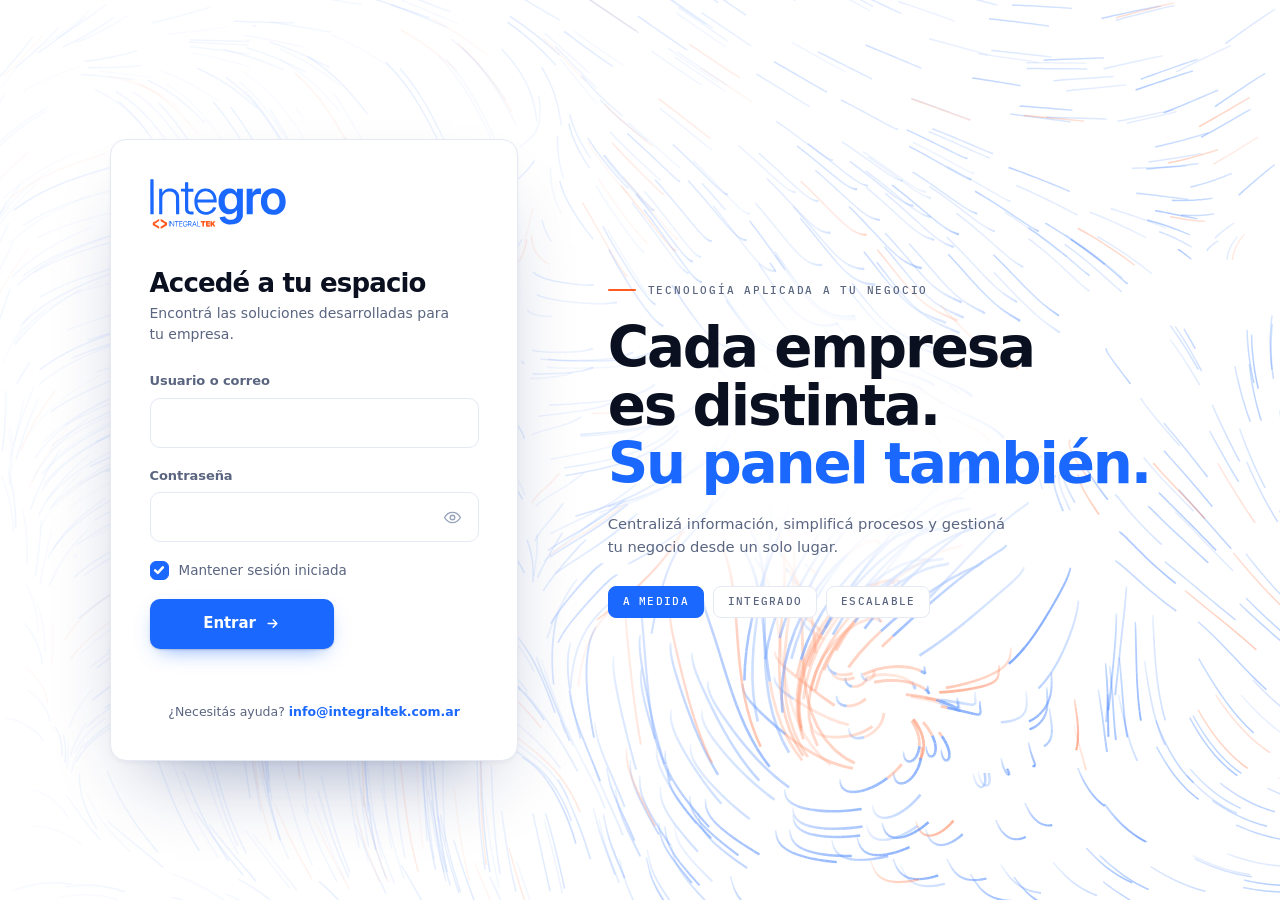
==== index.html @ 1ecfba5d "Panel de gestion v3: version para la reunion del 09/10/2026 (build)" ====
<!DOCTYPE html><html lang="es"><head><meta charSet="utf-8"/><meta name="viewport" content="width=device-width, initial-scale=1"/><link rel="stylesheet" href="https://fonts.googleapis.com/css2?family=Inter:wght@300;400;500;600;700&amp;family=IBM+Plex+Mono:wght@400;500&amp;display=swap" data-precedence="default"/><link rel="stylesheet" href="/assets/styles-3OwbldJL.css" data-precedence="default"/><link rel="stylesheet" href="/assets/index-BonA5RdL.css" data-precedence="default"/><title>Inicio — Integraltek</title><meta name="author" content="Integraltek"/><meta name="description" content="Acceso al escritorio de Integraltek."/><meta property="og:title" content="Inicio — Integraltek"/><meta property="og:description" content="Acceso al escritorio de Integraltek."/><meta property="og:type" content="website"/><meta name="twitter:card" content="summary_large_image"/><link rel="modulepreload" href="/assets/index-XLox0OrA.js"/><link rel="modulepreload" href="/assets/estructura-panel-BKPmyDfz.js"/><link rel="modulepreload" href="/assets/_-DkamMfN1.js"/><link rel="modulepreload" href="/assets/preload-helper-BYmWXvLh.js"/><link rel="modulepreload" href="/assets/tabla-operaciones-CvUPJQYS.js"/><link rel="preconnect" href="https://fonts.googleapis.com"/><link rel="preconnect" href="https://fonts.gstatic.com" crossorigin="anonymous"/><link rel="icon" href="/favicon.ico" type="image/x-icon"/></head><body><section aria-label="Notifications alt+T" tabindex="-1" aria-live="polite" aria-relevant="additions text" aria-atomic="false" data-react-aria-top-layer="true"></section><script data-tsr-stream-part="">(self.$R=self.$R||{})["tsr"]=[];self.$_TSR={h(){this.hydrated=!0,this.c()},e(){this.streamEnded=!0,this.c()},c(){this.hydrated&&this.streamEnded&&(delete self.$_TSR,delete self.$R.tsr)},p(e){this.initialized?e():this.buffer.push(e)},buffer:[]};$_TSR.router=($R=>$R[0]={manifest:$R[1]={routes:$R[2]={__root__:$R[3]={preloads:$R[4]=["/assets/index-XLox0OrA.js","/assets/estructura-panel-BKPmyDfz.js","/assets/_-DkamMfN1.js","/assets/preload-helper-BYmWXvLh.js","/assets/tabla-operaciones-CvUPJQYS.js"],scripts:$R[5]=[$R[6]={attrs:$R[7]={type:"module",async:!0,src:"/assets/index-XLox0OrA.js"}}],css:$R[8]=["/assets/index-BonA5RdL.css"]}}},matches:$R[9]=[$R[10]={i:"__root__ ",u:1791584493077,s:"success",ssr:!0}]})($R["tsr"]);$_TSR.e();{let s=document.currentScript,p;while((p=s.previousElementSibling)&&p.hasAttribute('data-tsr-stream-part'))p.remove();s.remove()}</script><script type="module" async="" src="/assets/index-XLox0OrA.js"></script><script>document.currentScript.remove();/*$tsr-stream-boundary*/</script></body></html>
---- assets/index-BonA5RdL.css ----
.ig-login{--ig-azul:#1a68fe;--ig-azul-osc:#0f4bc7;--ig-naranja:#ff5b21;--ig-naranja-suave:#ffede5;--ig-papel:#fff;--ig-papel-2:#f7f9fd;--ig-tinta:#0a1020;--ig-tinta-2:#5a6580;--ig-tinta-3:#98a3bb;--ig-linea:#e4e9f4;--ig-ok:#0e9f6e;--ig-error:#dc2b2b;--ig-r-ficha:16px;--ig-r-ctrl:10px;--ig-r-chip:8px;--ig-f-display:"Familjen Grotesk","Segoe UI",system-ui,-apple-system,sans-serif;--ig-f-body:"Instrument Sans","Segoe UI",system-ui,-apple-system,sans-serif;--ig-f-mono:"IBM Plex Mono",ui-monospace,"SFMono-Regular",Menlo,monospace;background:var(--ig-papel);min-height:100dvh;color:var(--ig-tinta);font-family:var(--ig-f-body);-webkit-font-smoothing:antialiased;cursor:crosshair;grid-template-columns:minmax(0,1fr) minmax(0,1.3fr);align-items:center;font-size:14px;display:grid;position:relative;overflow:hidden}.ig-login *,.ig-login :before,.ig-login :after{box-sizing:border-box}.ig-lienzo{width:100%;height:100%;display:block;position:absolute;inset:0}.ig-velo{z-index:1;pointer-events:none;background:linear-gradient(100deg, color-mix(in srgb,var(--ig-papel) 82%,transparent) 10%, color-mix(in srgb,var(--ig-papel) 62%,transparent) 40%, color-mix(in srgb,var(--ig-papel) 30%,transparent) 66%, transparent 86%);position:absolute;inset:0}.ig-ficha{z-index:3;background:var(--ig-papel);border:1px solid var(--ig-linea);border-radius:var(--ig-r-ficha);cursor:auto;flex-direction:column;justify-self:end;gap:26px;width:min(408px,100%);margin:clamp(20px,3vw,52px);padding:clamp(28px,3vw,40px);display:flex;position:relative;box-shadow:0 2px 4px #0a10200a,0 40px 80px -38px #0e286e75}.ig-logo{width:136px;height:auto;display:block}.ig-logo .ig-lg-b{fill:var(--ig-azul)}.ig-logo .ig-lg-o{fill:var(--ig-naranja)}.ig-titulo{font-family:var(--ig-f-display);letter-spacing:-.032em;color:var(--ig-tinta);margin:14px 0 6px;font-size:26px;font-weight:700;line-height:1.1}.ig-bajada{color:var(--ig-tinta-2);margin:0;font-size:14px;line-height:1.5}.ig-form{flex-direction:column;gap:18px;display:flex}.ig-campo{gap:7px;display:grid;position:relative}.ig-campo label{color:var(--ig-tinta-2);letter-spacing:-.005em;order:-1;font-size:13px;font-weight:600}.ig-campo input{border:1px solid var(--ig-linea);border-radius:var(--ig-r-ctrl);background:var(--ig-papel);width:100%;height:50px;font:inherit;color:var(--ig-tinta);padding:0 14px;font-size:15px;transition:border-color .18s,box-shadow .18s}.ig-campo--clave input{padding-right:48px}.ig-campo input::placeholder{color:var(--ig-tinta-3)}.ig-campo input:hover{border-color:#cbd5e9}.ig-campo input:focus{border-color:var(--ig-azul);box-shadow:0 0 0 4px color-mix(in srgb,var(--ig-azul) 14%,transparent);outline:none}.ig-campo.ig-mal input{border-color:var(--ig-error);box-shadow:0 0 0 4px color-mix(in srgb,var(--ig-error) 12%,transparent)}.ig-ojo{cursor:pointer;width:42px;height:50px;color:var(--ig-tinta-3);border-radius:var(--ig-r-chip);background:0 0;border:0;place-items:center;transition:color .16s,background .16s;display:grid;position:absolute;bottom:0;right:5px}.ig-ojo:hover{color:var(--ig-tinta-2);background:var(--ig-papel-2)}.ig-ojo:focus-visible{outline:3px solid color-mix(in srgb,var(--ig-azul) 45%,transparent);outline-offset:-2px}.ig-ojo svg{width:19px;height:19px}.ig-ojo .ig-off{display:none}.ig-ojo[aria-pressed=true]{color:var(--ig-azul)}.ig-ojo[aria-pressed=true] .ig-on{display:none}.ig-ojo[aria-pressed=true] .ig-off{display:block}.ig-check{cursor:pointer;-webkit-user-select:none;user-select:none;color:var(--ig-tinta-2);align-items:center;gap:10px;font-size:13.5px;display:flex}.ig-check input{opacity:0;width:0;height:0;position:absolute}.ig-check .ig-caja{border:1.5px solid var(--ig-tinta-3);background:var(--ig-papel);border-radius:6px;flex:none;place-items:center;width:19px;height:19px;transition:background .18s,border-color .18s;display:grid}.ig-check .ig-caja svg{fill:none;stroke:#fff;stroke-width:3px;stroke-linecap:round;stroke-linejoin:round;stroke-dasharray:16;stroke-dashoffset:16px;width:12px;height:12px;transition:stroke-dashoffset .22s 40ms}.ig-check input:checked+.ig-caja{background:var(--ig-azul);border-color:var(--ig-azul)}.ig-check input:checked+.ig-caja svg{stroke-dashoffset:0}.ig-check input:focus-visible+.ig-caja{box-shadow:0 0 0 4px color-mix(in srgb,var(--ig-azul) 18%,transparent)}.ig-entrar{border-radius:var(--ig-r-ctrl);background:var(--ig-azul);color:#fff;height:50px;font-family:var(--ig-f-body);letter-spacing:-.005em;cursor:pointer;box-shadow:0 1px 2px #0a102029, 0 8px 22px -10px color-mix(in srgb,var(--ig-azul) 70%,transparent);border:0;align-self:start;place-items:center;padding:0 24px;font-size:15px;font-weight:600;transition:transform .16s cubic-bezier(.2,.8,.2,1),box-shadow .22s,background .18s;display:grid;position:relative;overflow:hidden}.ig-entrar:hover{background:var(--ig-azul-osc);box-shadow:0 2px 4px #0a10202e, 0 14px 30px -12px color-mix(in srgb,var(--ig-azul) 85%,transparent)}.ig-entrar:active{transform:translateY(1px)}.ig-entrar:focus-visible{outline:3px solid color-mix(in srgb,var(--ig-azul) 45%,transparent);outline-offset:2px}.ig-entrar:disabled{cursor:default}.ig-entrar span{grid-area:1/1;align-items:center;gap:9px;transition:opacity .2s,transform .28s cubic-bezier(.3,1.2,.4,1);display:flex}.ig-entrar .ig-cargando,.ig-entrar .ig-listo{opacity:0;transform:translateY(9px)}.ig-entrar[data-estado=cargando] .ig-texto,.ig-entrar[data-estado=listo] .ig-texto{opacity:0;transform:translateY(-9px)}.ig-entrar[data-estado=cargando] .ig-cargando{opacity:1;transform:none}.ig-entrar[data-estado=listo]{background:var(--ig-ok);box-shadow:0 8px 22px -10px color-mix(in srgb,var(--ig-ok) 70%,transparent)}.ig-entrar[data-estado=listo] .ig-listo{opacity:1;transform:none}.ig-flecha{transition:transform .22s cubic-bezier(.2,.8,.2,1)}.ig-entrar:hover .ig-flecha{transform:translate(3px)}.ig-spin{border:2px solid #ffffff59;border-top-color:#fff;border-radius:50%;width:17px;height:17px;animation:.7s linear infinite ig-gira}@keyframes ig-gira{to{transform:rotate(360deg)}}.ig-mensaje{min-height:18px;color:var(--ig-error);opacity:0;margin:0;font-size:12.5px;font-weight:500;transition:opacity .2s,transform .2s;transform:translateY(-3px)}.ig-mensaje.ig-ver{opacity:1;transform:none}.ig-mensaje.ig-neutro{color:var(--ig-tinta-2);font-weight:400}.ig-marca{z-index:2;pointer-events:none;justify-self:start;max-width:min(560px,100%);margin:clamp(20px,4vw,64px) clamp(20px,4vw,72px);position:relative}.ig-marca:before{content:"";z-index:-1;background:radial-gradient(closest-side ellipse at 42% 50%, var(--ig-papel) 0%, var(--ig-papel) 34%, color-mix(in srgb,var(--ig-papel) 72%,transparent) 68%, transparent 100%);position:absolute;inset:clamp(-28px,-4vw,-56px) clamp(-32px,-5vw,-72px)}.ig-marca-ojo{font-family:var(--ig-f-mono);letter-spacing:.16em;text-transform:uppercase;color:var(--ig-tinta-2);align-items:center;gap:12px;margin:0 0 clamp(14px,1.6vw,22px);font-size:11px;font-weight:500;display:flex}.ig-marca-raya{background:var(--ig-naranja);border-radius:2px;flex:none;width:28px;height:2px}.ig-marca-titulo{font-family:var(--ig-f-display);letter-spacing:-.038em;color:var(--ig-tinta);margin:0 0 clamp(14px,1.6vw,20px);font-size:clamp(34px,4.4vw,58px);font-weight:700;line-height:1.03}.ig-marca-azul{color:var(--ig-azul)}.ig-marca-bajada{max-width:44ch;color:var(--ig-tinta-2);margin:0 0 clamp(18px,2.2vw,28px);font-size:clamp(14px,1.15vw,16.5px);line-height:1.55}.ig-marca-chips{flex-wrap:wrap;gap:9px;margin:0;padding:0;list-style:none;display:flex}.ig-chip{border-radius:var(--ig-r-chip);border:1px solid var(--ig-linea);background:var(--ig-papel);font-family:var(--ig-f-mono);letter-spacing:.12em;text-transform:uppercase;color:var(--ig-tinta-2);padding:7px 14px;font-size:10.5px;font-weight:500}.ig-chip--lleno{background:var(--ig-azul);border-color:var(--ig-azul);color:#fff}.ig-marca-chips .ig-chip{--ig-luz:var(--ig-azul);animation:6s cubic-bezier(.4,0,.2,1) infinite ig-turno}.ig-marca-chips .ig-chip:nth-child(2){--ig-luz:var(--ig-naranja);animation-delay:2s}.ig-marca-chips .ig-chip:nth-child(3){animation-delay:4s}@keyframes ig-turno{0%,45%,to{background:var(--ig-papel);border-color:var(--ig-linea);color:var(--ig-tinta-2)}7%,28%{background:var(--ig-luz);border-color:var(--ig-luz);color:#fff}}.ig-ayuda{text-align:center;color:var(--ig-tinta-2);margin:0;font-size:12.5px}.ig-ayuda a{color:var(--ig-azul);font-weight:600;text-decoration:none}.ig-ayuda a:hover{text-decoration:underline}.ig-login.ig-yendo{cursor:default}.ig-login.ig-yendo .ig-form{pointer-events:none}.ig-login.ig-despide .ig-marca,.ig-login.ig-despide .ig-titulo,.ig-login.ig-despide .ig-bajada,.ig-login.ig-despide .ig-campo,.ig-login.ig-despide .ig-check,.ig-login.ig-despide .ig-ayuda{opacity:0;transition:opacity .3s,transform .3s;transform:translateY(-6px)}.ig-login.ig-despide .ig-entrar{opacity:1;transform:none}.ig-login.ig-despide .ig-ficha{opacity:0;transition:opacity .45s .5s,transform .45s .5s;transform:translateY(-8px)scale(.985)}@media (prefers-reduced-motion:reduce){.ig-login.ig-despide .ig-marca,.ig-login.ig-despide .ig-titulo,.ig-login.ig-despide .ig-bajada,.ig-login.ig-despide .ig-campo,.ig-login.ig-despide .ig-check,.ig-login.ig-despide .ig-ayuda{transition:none}}.ig-login.ig-yendo .ig-ficha{transition:transform .64s cubic-bezier(.34,0,.22,1),opacity .3s;transform:scale(.968)}.ig-login.ig-estalla .ig-ficha{opacity:0;transition:transform .32s cubic-bezier(.18,.72,.3,1),opacity .28s;transform:scale(1.07)}@media (width<=980px){.ig-login{cursor:auto;grid-template-columns:1fr;justify-items:center}.ig-ficha{order:2;justify-self:center}.ig-marca{text-align:center;order:1;justify-self:center;margin:clamp(28px,7vw,44px) 24px 0}.ig-marca-ojo{justify-content:center}.ig-marca-titulo{font-size:clamp(28px,7.4vw,36px)}.ig-marca-bajada{max-width:38ch;margin-left:auto;margin-right:auto}.ig-marca-chips{justify-content:center}}@media (prefers-reduced-motion:reduce){.ig-login *,.ig-login :before,.ig-login :after{transition-duration:60ms!important;animation-duration:.001ms!important;animation-iteration-count:1!important}}
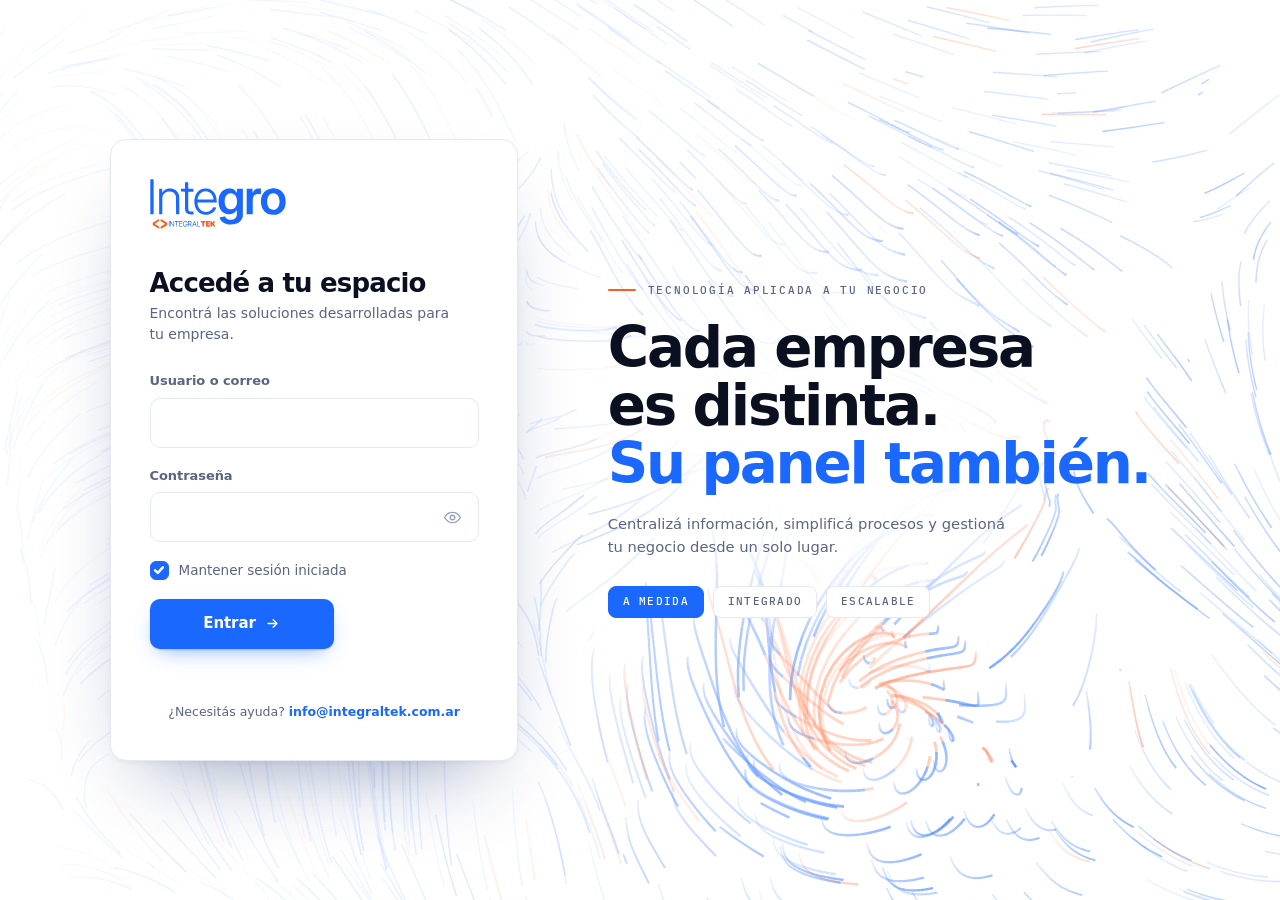
==== commit 3cf13e34: "Menu desplegable, Procedimientos, Escritorio simplificado y bocetos" ====
--- a/index.html
+++ b/index.html
@@ -1 +1 @@
-<!DOCTYPE html><html lang="es"><head><meta charSet="utf-8"/><meta name="viewport" content="width=device-width, initial-scale=1"/><link rel="stylesheet" href="https://fonts.googleapis.com/css2?family=Inter:wght@300;400;500;600;700&amp;family=IBM+Plex+Mono:wght@400;500&amp;display=swap" data-precedence="default"/><link rel="stylesheet" href="/assets/styles-3OwbldJL.css" data-precedence="default"/><link rel="stylesheet" href="/assets/index-BonA5RdL.css" data-precedence="default"/><title>Inicio — Integraltek</title><meta name="author" content="Integraltek"/><meta name="description" content="Acceso al escritorio de Integraltek."/><meta property="og:title" content="Inicio — Integraltek"/><meta property="og:description" content="Acceso al escritorio de Integraltek."/><meta property="og:type" content="website"/><meta name="twitter:card" content="summary_large_image"/><link rel="modulepreload" href="/assets/index-XLox0OrA.js"/><link rel="modulepreload" href="/assets/estructura-panel-BKPmyDfz.js"/><link rel="modulepreload" href="/assets/_-DkamMfN1.js"/><link rel="modulepreload" href="/assets/preload-helper-BYmWXvLh.js"/><link rel="modulepreload" href="/assets/tabla-operaciones-CvUPJQYS.js"/><link rel="preconnect" href="https://fonts.googleapis.com"/><link rel="preconnect" href="https://fonts.gstatic.com" crossorigin="anonymous"/><link rel="icon" href="/favicon.ico" type="image/x-icon"/></head><body><section aria-label="Notifications alt+T" tabindex="-1" aria-live="polite" aria-relevant="additions text" aria-atomic="false" data-react-aria-top-layer="true"></section><script data-tsr-stream-part="">(self.$R=self.$R||{})["tsr"]=[];self.$_TSR={h(){this.hydrated=!0,this.c()},e(){this.streamEnded=!0,this.c()},c(){this.hydrated&&this.streamEnded&&(delete self.$_TSR,delete self.$R.tsr)},p(e){this.initialized?e():this.buffer.push(e)},buffer:[]};$_TSR.router=($R=>$R[0]={manifest:$R[1]={routes:$R[2]={__root__:$R[3]={preloads:$R[4]=["/assets/index-XLox0OrA.js","/assets/estructura-panel-BKPmyDfz.js","/assets/_-DkamMfN1.js","/assets/preload-helper-BYmWXvLh.js","/assets/tabla-operaciones-CvUPJQYS.js"],scripts:$R[5]=[$R[6]={attrs:$R[7]={type:"module",async:!0,src:"/assets/index-XLox0OrA.js"}}],css:$R[8]=["/assets/index-BonA5RdL.css"]}}},matches:$R[9]=[$R[10]={i:"__root__ ",u:1791584493077,s:"success",ssr:!0}]})($R["tsr"]);$_TSR.e();{let s=document.currentScript,p;while((p=s.previousElementSibling)&&p.hasAttribute('data-tsr-stream-part'))p.remove();s.remove()}</script><script type="module" async="" src="/assets/index-XLox0OrA.js"></script><script>document.currentScript.remove();/*$tsr-stream-boundary*/</script></body></html>+<!DOCTYPE html><html lang="es"><head><meta charSet="utf-8"/><meta name="viewport" content="width=device-width, initial-scale=1"/><link rel="stylesheet" href="https://fonts.googleapis.com/css2?family=Inter:wght@300;400;500;600;700&amp;family=IBM+Plex+Mono:wght@400;500&amp;display=swap" data-precedence="default"/><link rel="stylesheet" href="/assets/styles-CunBsb-c.css" data-precedence="default"/><link rel="stylesheet" href="/assets/index-BonA5RdL.css" data-precedence="default"/><title>Inicio — Integraltek</title><meta name="author" content="Integraltek"/><meta name="description" content="Acceso al escritorio de Integraltek."/><meta property="og:title" content="Inicio — Integraltek"/><meta property="og:description" content="Acceso al escritorio de Integraltek."/><meta property="og:type" content="website"/><meta name="twitter:card" content="summary_large_image"/><link rel="modulepreload" href="/assets/index-D12IPc7v.js"/><link rel="modulepreload" href="/assets/estructura-panel-BC3EksDC.js"/><link rel="modulepreload" href="/assets/_-C9P8V8dk.js"/><link rel="modulepreload" href="/assets/preload-helper-D8C_ETu4.js"/><link rel="modulepreload" href="/assets/tabla-operaciones-02AfeB1F.js"/><link rel="preconnect" href="https://fonts.googleapis.com"/><link rel="preconnect" href="https://fonts.gstatic.com" crossorigin="anonymous"/><link rel="icon" href="/favicon.ico" type="image/x-icon"/></head><body><section aria-label="Notifications alt+T" tabindex="-1" aria-live="polite" aria-relevant="additions text" aria-atomic="false" data-react-aria-top-layer="true"></section><script data-tsr-stream-part="">(self.$R=self.$R||{})["tsr"]=[];self.$_TSR={h(){this.hydrated=!0,this.c()},e(){this.streamEnded=!0,this.c()},c(){this.hydrated&&this.streamEnded&&(delete self.$_TSR,delete self.$R.tsr)},p(e){this.initialized?e():this.buffer.push(e)},buffer:[]};$_TSR.router=($R=>$R[0]={manifest:$R[1]={routes:$R[2]={__root__:$R[3]={preloads:$R[4]=["/assets/index-D12IPc7v.js","/assets/estructura-panel-BC3EksDC.js","/assets/_-C9P8V8dk.js","/assets/preload-helper-D8C_ETu4.js","/assets/tabla-operaciones-02AfeB1F.js"],scripts:$R[5]=[$R[6]={attrs:$R[7]={type:"module",async:!0,src:"/assets/index-D12IPc7v.js"}}],css:$R[8]=["/assets/index-BonA5RdL.css"]}}},matches:$R[9]=[$R[10]={i:"__root__ ",u:1792259727405,s:"success",ssr:!0}]})($R["tsr"]);$_TSR.e();{let s=document.currentScript,p;while((p=s.previousElementSibling)&&p.hasAttribute('data-tsr-stream-part'))p.remove();s.remove()}</script><script type="module" async="" src="/assets/index-D12IPc7v.js"></script><script>document.currentScript.remove();/*$tsr-stream-boundary*/</script></body></html>
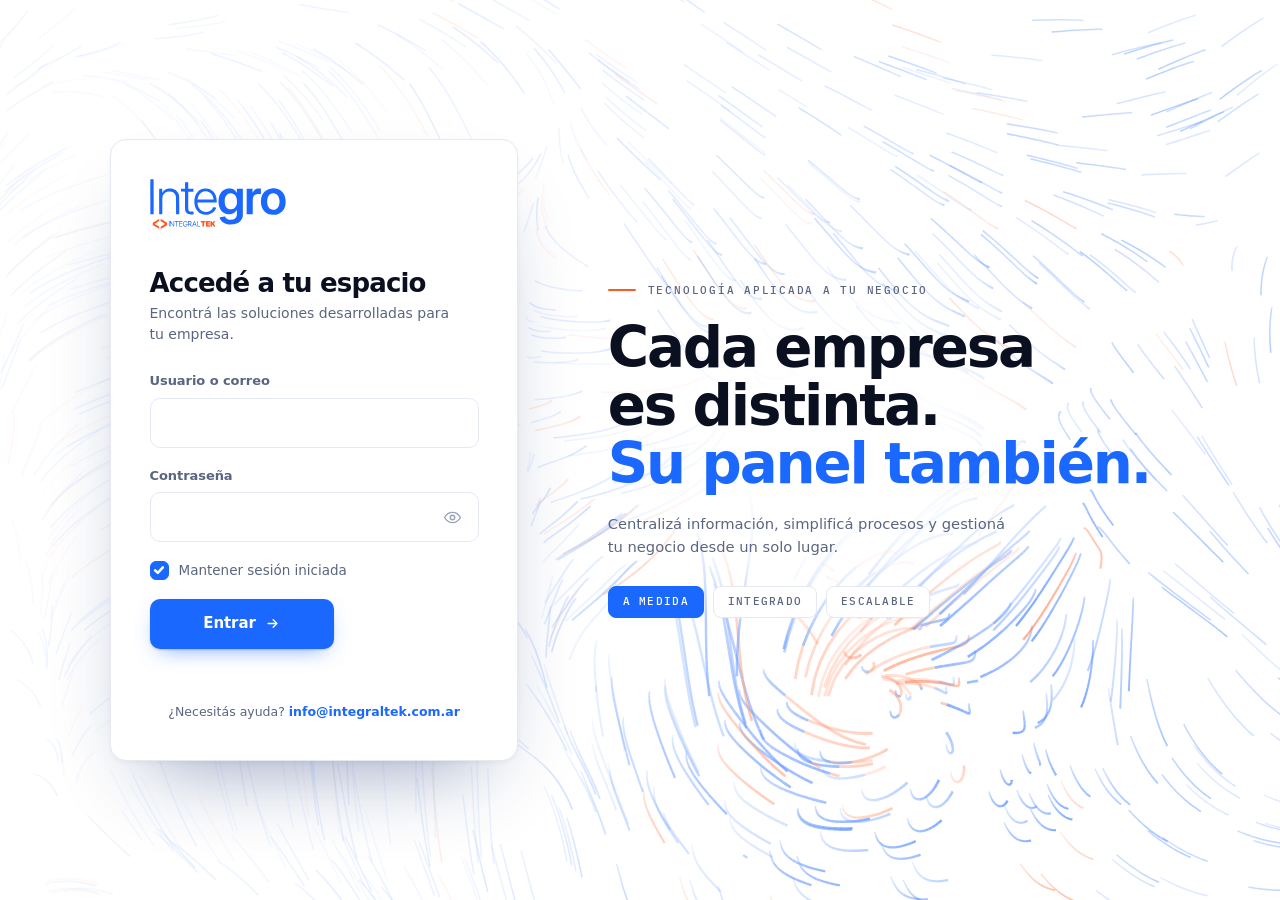
==== commit e518b1f3: "Menu acordeon con marca Integro, Escritorio alineado, bandeja, Procedimientos" ====
--- a/index.html
+++ b/index.html
@@ -1 +1 @@
-<!DOCTYPE html><html lang="es"><head><meta charSet="utf-8"/><meta name="viewport" content="width=device-width, initial-scale=1"/><link rel="stylesheet" href="https://fonts.googleapis.com/css2?family=Inter:wght@300;400;500;600;700&amp;family=IBM+Plex+Mono:wght@400;500&amp;display=swap" data-precedence="default"/><link rel="stylesheet" href="/assets/styles-CunBsb-c.css" data-precedence="default"/><link rel="stylesheet" href="/assets/index-BonA5RdL.css" data-precedence="default"/><title>Inicio — Integraltek</title><meta name="author" content="Integraltek"/><meta name="description" content="Acceso al escritorio de Integraltek."/><meta property="og:title" content="Inicio — Integraltek"/><meta property="og:description" content="Acceso al escritorio de Integraltek."/><meta property="og:type" content="website"/><meta name="twitter:card" content="summary_large_image"/><link rel="modulepreload" href="/assets/index-D12IPc7v.js"/><link rel="modulepreload" href="/assets/estructura-panel-BC3EksDC.js"/><link rel="modulepreload" href="/assets/_-C9P8V8dk.js"/><link rel="modulepreload" href="/assets/preload-helper-D8C_ETu4.js"/><link rel="modulepreload" href="/assets/tabla-operaciones-02AfeB1F.js"/><link rel="preconnect" href="https://fonts.googleapis.com"/><link rel="preconnect" href="https://fonts.gstatic.com" crossorigin="anonymous"/><link rel="icon" href="/favicon.ico" type="image/x-icon"/></head><body><section aria-label="Notifications alt+T" tabindex="-1" aria-live="polite" aria-relevant="additions text" aria-atomic="false" data-react-aria-top-layer="true"></section><script data-tsr-stream-part="">(self.$R=self.$R||{})["tsr"]=[];self.$_TSR={h(){this.hydrated=!0,this.c()},e(){this.streamEnded=!0,this.c()},c(){this.hydrated&&this.streamEnded&&(delete self.$_TSR,delete self.$R.tsr)},p(e){this.initialized?e():this.buffer.push(e)},buffer:[]};$_TSR.router=($R=>$R[0]={manifest:$R[1]={routes:$R[2]={__root__:$R[3]={preloads:$R[4]=["/assets/index-D12IPc7v.js","/assets/estructura-panel-BC3EksDC.js","/assets/_-C9P8V8dk.js","/assets/preload-helper-D8C_ETu4.js","/assets/tabla-operaciones-02AfeB1F.js"],scripts:$R[5]=[$R[6]={attrs:$R[7]={type:"module",async:!0,src:"/assets/index-D12IPc7v.js"}}],css:$R[8]=["/assets/index-BonA5RdL.css"]}}},matches:$R[9]=[$R[10]={i:"__root__ ",u:1792259727405,s:"success",ssr:!0}]})($R["tsr"]);$_TSR.e();{let s=document.currentScript,p;while((p=s.previousElementSibling)&&p.hasAttribute('data-tsr-stream-part'))p.remove();s.remove()}</script><script type="module" async="" src="/assets/index-D12IPc7v.js"></script><script>document.currentScript.remove();/*$tsr-stream-boundary*/</script></body></html>+<!DOCTYPE html><html lang="es"><head><meta charSet="utf-8"/><meta name="viewport" content="width=device-width, initial-scale=1"/><link rel="stylesheet" href="https://fonts.googleapis.com/css2?family=Inter:wght@300;400;500;600;700&amp;family=IBM+Plex+Mono:wght@400;500&amp;display=swap" data-precedence="default"/><link rel="stylesheet" href="/assets/styles-DahQIc0q.css" data-precedence="default"/><link rel="stylesheet" href="/assets/index-BonA5RdL.css" data-precedence="default"/><title>Inicio — Integraltek</title><meta name="author" content="Integraltek"/><meta name="description" content="Acceso al escritorio de Integraltek."/><meta property="og:title" content="Inicio — Integraltek"/><meta property="og:description" content="Acceso al escritorio de Integraltek."/><meta property="og:type" content="website"/><meta name="twitter:card" content="summary_large_image"/><link rel="modulepreload" href="/assets/index-BSQy5fHb.js"/><link rel="modulepreload" href="/assets/estructura-panel-BqQ8CtXb.js"/><link rel="modulepreload" href="/assets/_-BroRDy0t.js"/><link rel="modulepreload" href="/assets/preload-helper-C7OKIvZ5.js"/><link rel="modulepreload" href="/assets/tabla-operaciones-BtR6IZzR.js"/><link rel="preconnect" href="https://fonts.googleapis.com"/><link rel="preconnect" href="https://fonts.gstatic.com" crossorigin="anonymous"/><link rel="icon" href="/favicon.ico" type="image/x-icon"/></head><body><section aria-label="Notifications alt+T" tabindex="-1" aria-live="polite" aria-relevant="additions text" aria-atomic="false" data-react-aria-top-layer="true"></section><script data-tsr-stream-part="">(self.$R=self.$R||{})["tsr"]=[];self.$_TSR={h(){this.hydrated=!0,this.c()},e(){this.streamEnded=!0,this.c()},c(){this.hydrated&&this.streamEnded&&(delete self.$_TSR,delete self.$R.tsr)},p(e){this.initialized?e():this.buffer.push(e)},buffer:[]};$_TSR.router=($R=>$R[0]={manifest:$R[1]={routes:$R[2]={__root__:$R[3]={preloads:$R[4]=["/assets/index-BSQy5fHb.js","/assets/estructura-panel-BqQ8CtXb.js","/assets/_-BroRDy0t.js","/assets/preload-helper-C7OKIvZ5.js","/assets/tabla-operaciones-BtR6IZzR.js"],scripts:$R[5]=[$R[6]={attrs:$R[7]={type:"module",async:!0,src:"/assets/index-BSQy5fHb.js"}}],css:$R[8]=["/assets/index-BonA5RdL.css"]}}},matches:$R[9]=[$R[10]={i:"__root__ ",u:1792266804415,s:"success",ssr:!0}]})($R["tsr"]);$_TSR.e();{let s=document.currentScript,p;while((p=s.previousElementSibling)&&p.hasAttribute('data-tsr-stream-part'))p.remove();s.remove()}</script><script type="module" async="" src="/assets/index-BSQy5fHb.js"></script><script>document.currentScript.remove();/*$tsr-stream-boundary*/</script></body></html>
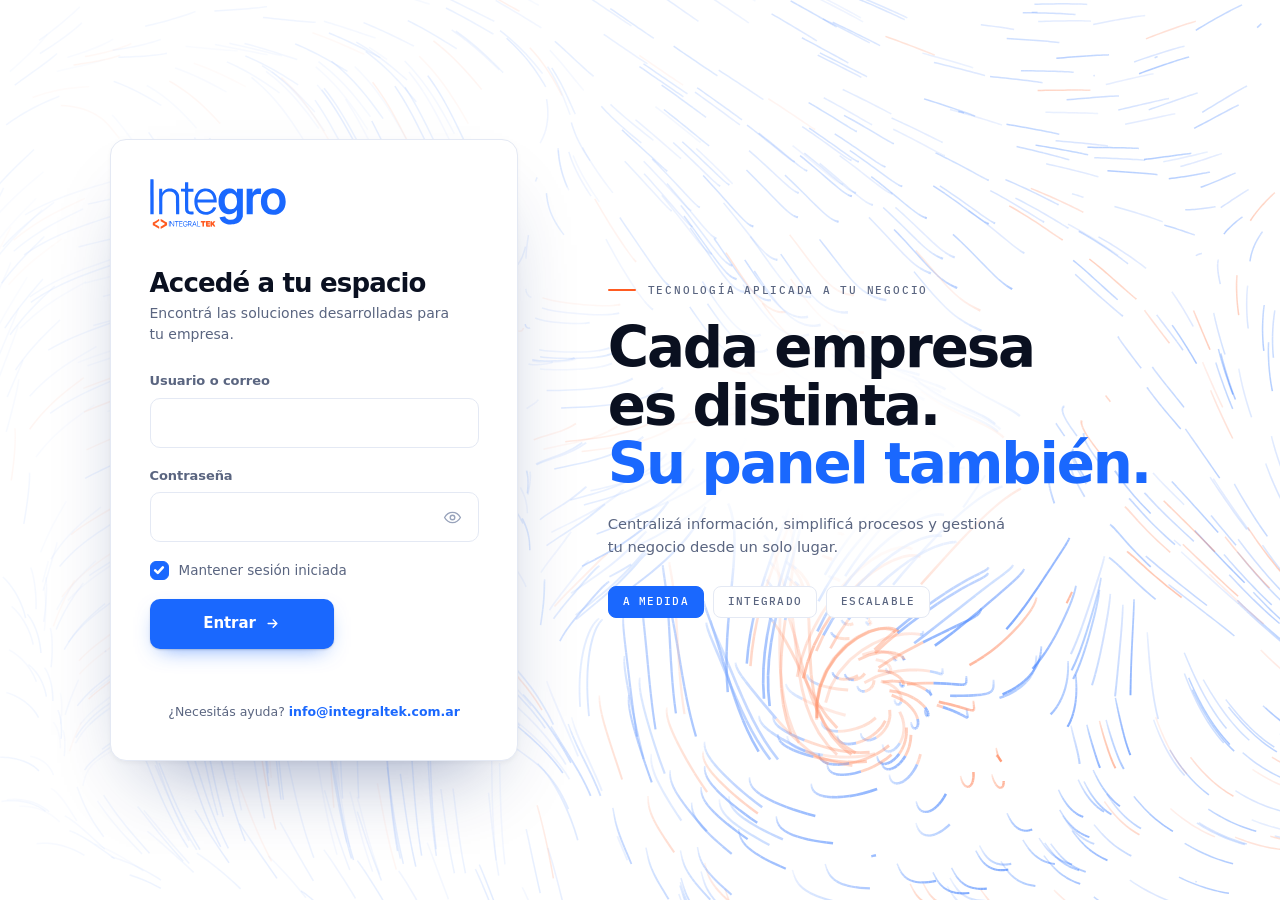
==== commit 3e04662d: "Control de integraciones, marca Panel y arreglos de diseño" ====
--- a/index.html
+++ b/index.html
@@ -1 +1 @@
-<!DOCTYPE html><html lang="es"><head><meta charSet="utf-8"/><meta name="viewport" content="width=device-width, initial-scale=1"/><link rel="stylesheet" href="https://fonts.googleapis.com/css2?family=Inter:wght@300;400;500;600;700&amp;family=IBM+Plex+Mono:wght@400;500&amp;display=swap" data-precedence="default"/><link rel="stylesheet" href="/assets/styles-DahQIc0q.css" data-precedence="default"/><link rel="stylesheet" href="/assets/index-BonA5RdL.css" data-precedence="default"/><title>Inicio — Integraltek</title><meta name="author" content="Integraltek"/><meta name="description" content="Acceso al escritorio de Integraltek."/><meta property="og:title" content="Inicio — Integraltek"/><meta property="og:description" content="Acceso al escritorio de Integraltek."/><meta property="og:type" content="website"/><meta name="twitter:card" content="summary_large_image"/><link rel="modulepreload" href="/assets/index-BSQy5fHb.js"/><link rel="modulepreload" href="/assets/estructura-panel-BqQ8CtXb.js"/><link rel="modulepreload" href="/assets/_-BroRDy0t.js"/><link rel="modulepreload" href="/assets/preload-helper-C7OKIvZ5.js"/><link rel="modulepreload" href="/assets/tabla-operaciones-BtR6IZzR.js"/><link rel="preconnect" href="https://fonts.googleapis.com"/><link rel="preconnect" href="https://fonts.gstatic.com" crossorigin="anonymous"/><link rel="icon" href="/favicon.ico" type="image/x-icon"/></head><body><section aria-label="Notifications alt+T" tabindex="-1" aria-live="polite" aria-relevant="additions text" aria-atomic="false" data-react-aria-top-layer="true"></section><script data-tsr-stream-part="">(self.$R=self.$R||{})["tsr"]=[];self.$_TSR={h(){this.hydrated=!0,this.c()},e(){this.streamEnded=!0,this.c()},c(){this.hydrated&&this.streamEnded&&(delete self.$_TSR,delete self.$R.tsr)},p(e){this.initialized?e():this.buffer.push(e)},buffer:[]};$_TSR.router=($R=>$R[0]={manifest:$R[1]={routes:$R[2]={__root__:$R[3]={preloads:$R[4]=["/assets/index-BSQy5fHb.js","/assets/estructura-panel-BqQ8CtXb.js","/assets/_-BroRDy0t.js","/assets/preload-helper-C7OKIvZ5.js","/assets/tabla-operaciones-BtR6IZzR.js"],scripts:$R[5]=[$R[6]={attrs:$R[7]={type:"module",async:!0,src:"/assets/index-BSQy5fHb.js"}}],css:$R[8]=["/assets/index-BonA5RdL.css"]}}},matches:$R[9]=[$R[10]={i:"__root__ ",u:1792266804415,s:"success",ssr:!0}]})($R["tsr"]);$_TSR.e();{let s=document.currentScript,p;while((p=s.previousElementSibling)&&p.hasAttribute('data-tsr-stream-part'))p.remove();s.remove()}</script><script type="module" async="" src="/assets/index-BSQy5fHb.js"></script><script>document.currentScript.remove();/*$tsr-stream-boundary*/</script></body></html>+<!DOCTYPE html><html lang="es"><head><meta charSet="utf-8"/><meta name="viewport" content="width=device-width, initial-scale=1"/><link rel="stylesheet" href="https://fonts.googleapis.com/css2?family=Inter:wght@300;400;500;600;700&amp;family=IBM+Plex+Mono:wght@400;500&amp;display=swap" data-precedence="default"/><link rel="stylesheet" href="/assets/styles-QZfg4uXr.css" data-precedence="default"/><link rel="stylesheet" href="/assets/index-BonA5RdL.css" data-precedence="default"/><title>Inicio — Integraltek</title><meta name="author" content="Integraltek"/><meta name="description" content="Acceso al escritorio de Integraltek."/><meta property="og:title" content="Inicio — Integraltek"/><meta property="og:description" content="Acceso al escritorio de Integraltek."/><meta property="og:type" content="website"/><meta name="twitter:card" content="summary_large_image"/><link rel="modulepreload" href="/assets/index-Ba5ZEdVC.js"/><link rel="modulepreload" href="/assets/estructura-panel-NgRUtBgi.js"/><link rel="modulepreload" href="/assets/_-CHMjZyB_.js"/><link rel="modulepreload" href="/assets/preload-helper-DWTPFoMi.js"/><link rel="modulepreload" href="/assets/tabla-operaciones--gSIxmRX.js"/><link rel="preconnect" href="https://fonts.googleapis.com"/><link rel="preconnect" href="https://fonts.gstatic.com" crossorigin="anonymous"/><link rel="icon" href="/favicon.ico" type="image/x-icon"/></head><body><section aria-label="Notifications alt+T" tabindex="-1" aria-live="polite" aria-relevant="additions text" aria-atomic="false" data-react-aria-top-layer="true"></section><script data-tsr-stream-part="">(self.$R=self.$R||{})["tsr"]=[];self.$_TSR={h(){this.hydrated=!0,this.c()},e(){this.streamEnded=!0,this.c()},c(){this.hydrated&&this.streamEnded&&(delete self.$_TSR,delete self.$R.tsr)},p(e){this.initialized?e():this.buffer.push(e)},buffer:[]};$_TSR.router=($R=>$R[0]={manifest:$R[1]={routes:$R[2]={__root__:$R[3]={preloads:$R[4]=["/assets/index-Ba5ZEdVC.js","/assets/estructura-panel-NgRUtBgi.js","/assets/_-CHMjZyB_.js","/assets/preload-helper-DWTPFoMi.js","/assets/tabla-operaciones--gSIxmRX.js"],scripts:$R[5]=[$R[6]={attrs:$R[7]={type:"module",async:!0,src:"/assets/index-Ba5ZEdVC.js"}}],css:$R[8]=["/assets/index-BonA5RdL.css"]}}},matches:$R[9]=[$R[10]={i:"__root__ ",u:1792527461085,s:"success",ssr:!0}]})($R["tsr"]);$_TSR.e();{let s=document.currentScript,p;while((p=s.previousElementSibling)&&p.hasAttribute('data-tsr-stream-part'))p.remove();s.remove()}</script><script type="module" async="" src="/assets/index-Ba5ZEdVC.js"></script><script>document.currentScript.remove();/*$tsr-stream-boundary*/</script></body></html>
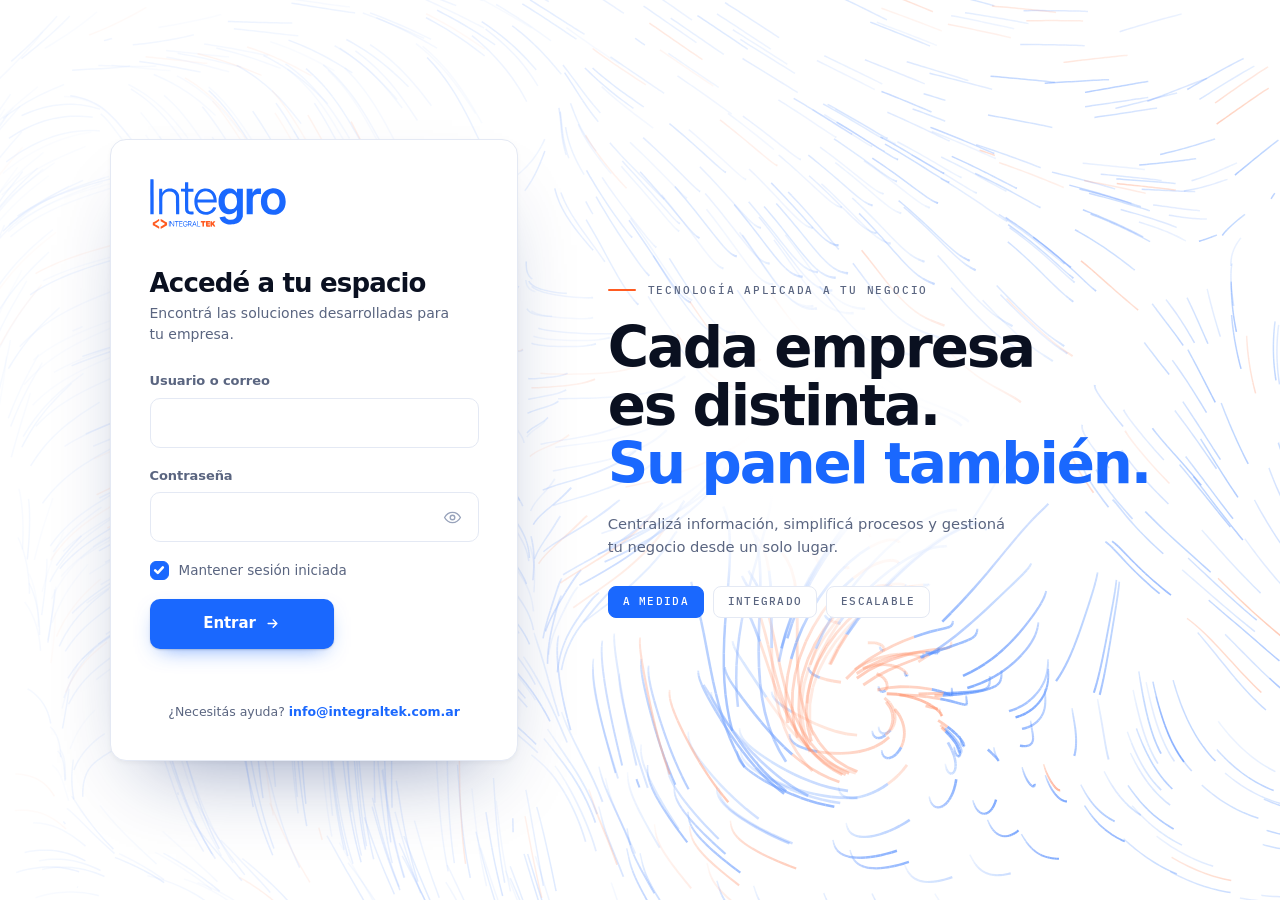
==== commit a21c4bf7: "Panel v3: Control con cuentas de anuncios de Meta Co-Authored-By: Claude Opus 5.5 <noreply@anthropic" ====
--- a/index.html
+++ b/index.html
@@ -1 +1 @@
-<!DOCTYPE html><html lang="es"><head><meta charSet="utf-8"/><meta name="viewport" content="width=device-width, initial-scale=1"/><link rel="stylesheet" href="https://fonts.googleapis.com/css2?family=Inter:wght@300;400;500;600;700&amp;family=IBM+Plex+Mono:wght@400;500&amp;display=swap" data-precedence="default"/><link rel="stylesheet" href="/assets/styles-QZfg4uXr.css" data-precedence="default"/><link rel="stylesheet" href="/assets/index-BonA5RdL.css" data-precedence="default"/><title>Inicio — Integraltek</title><meta name="author" content="Integraltek"/><meta name="description" content="Acceso al escritorio de Integraltek."/><meta property="og:title" content="Inicio — Integraltek"/><meta property="og:description" content="Acceso al escritorio de Integraltek."/><meta property="og:type" content="website"/><meta name="twitter:card" content="summary_large_image"/><link rel="modulepreload" href="/assets/index-Ba5ZEdVC.js"/><link rel="modulepreload" href="/assets/estructura-panel-NgRUtBgi.js"/><link rel="modulepreload" href="/assets/_-CHMjZyB_.js"/><link rel="modulepreload" href="/assets/preload-helper-DWTPFoMi.js"/><link rel="modulepreload" href="/assets/tabla-operaciones--gSIxmRX.js"/><link rel="preconnect" href="https://fonts.googleapis.com"/><link rel="preconnect" href="https://fonts.gstatic.com" crossorigin="anonymous"/><link rel="icon" href="/favicon.ico" type="image/x-icon"/></head><body><section aria-label="Notifications alt+T" tabindex="-1" aria-live="polite" aria-relevant="additions text" aria-atomic="false" data-react-aria-top-layer="true"></section><script data-tsr-stream-part="">(self.$R=self.$R||{})["tsr"]=[];self.$_TSR={h(){this.hydrated=!0,this.c()},e(){this.streamEnded=!0,this.c()},c(){this.hydrated&&this.streamEnded&&(delete self.$_TSR,delete self.$R.tsr)},p(e){this.initialized?e():this.buffer.push(e)},buffer:[]};$_TSR.router=($R=>$R[0]={manifest:$R[1]={routes:$R[2]={__root__:$R[3]={preloads:$R[4]=["/assets/index-Ba5ZEdVC.js","/assets/estructura-panel-NgRUtBgi.js","/assets/_-CHMjZyB_.js","/assets/preload-helper-DWTPFoMi.js","/assets/tabla-operaciones--gSIxmRX.js"],scripts:$R[5]=[$R[6]={attrs:$R[7]={type:"module",async:!0,src:"/assets/index-Ba5ZEdVC.js"}}],css:$R[8]=["/assets/index-BonA5RdL.css"]}}},matches:$R[9]=[$R[10]={i:"__root__ ",u:1792527461085,s:"success",ssr:!0}]})($R["tsr"]);$_TSR.e();{let s=document.currentScript,p;while((p=s.previousElementSibling)&&p.hasAttribute('data-tsr-stream-part'))p.remove();s.remove()}</script><script type="module" async="" src="/assets/index-Ba5ZEdVC.js"></script><script>document.currentScript.remove();/*$tsr-stream-boundary*/</script></body></html>+<!DOCTYPE html><html lang="es"><head><meta charSet="utf-8"/><meta name="viewport" content="width=device-width, initial-scale=1"/><link rel="stylesheet" href="https://fonts.googleapis.com/css2?family=Inter:wght@300;400;500;600;700&amp;family=IBM+Plex+Mono:wght@400;500&amp;display=swap" data-precedence="default"/><link rel="stylesheet" href="/assets/styles-_l7DZhgM.css" data-precedence="default"/><link rel="stylesheet" href="/assets/index-BonA5RdL.css" data-precedence="default"/><title>Inicio — Integraltek</title><meta name="author" content="Integraltek"/><meta name="description" content="Acceso al escritorio de Integraltek."/><meta property="og:title" content="Inicio — Integraltek"/><meta property="og:description" content="Acceso al escritorio de Integraltek."/><meta property="og:type" content="website"/><meta name="twitter:card" content="summary_large_image"/><link rel="modulepreload" href="/assets/index-bX9BCSbA.js"/><link rel="modulepreload" href="/assets/estructura-panel-B18VpFSc.js"/><link rel="modulepreload" href="/assets/_-6ccOESy9.js"/><link rel="modulepreload" href="/assets/preload-helper-vJAjzeWR.js"/><link rel="modulepreload" href="/assets/tabla-operaciones-zCvuSQVw.js"/><link rel="preconnect" href="https://fonts.googleapis.com"/><link rel="preconnect" href="https://fonts.gstatic.com" crossorigin="anonymous"/><link rel="icon" href="/favicon.ico" type="image/x-icon"/></head><body><section aria-label="Notifications alt+T" tabindex="-1" aria-live="polite" aria-relevant="additions text" aria-atomic="false" data-react-aria-top-layer="true"></section><script data-tsr-stream-part="">(self.$R=self.$R||{})["tsr"]=[];self.$_TSR={h(){this.hydrated=!0,this.c()},e(){this.streamEnded=!0,this.c()},c(){this.hydrated&&this.streamEnded&&(delete self.$_TSR,delete self.$R.tsr)},p(e){this.initialized?e():this.buffer.push(e)},buffer:[]};$_TSR.router=($R=>$R[0]={manifest:$R[1]={routes:$R[2]={__root__:$R[3]={preloads:$R[4]=["/assets/index-bX9BCSbA.js","/assets/estructura-panel-B18VpFSc.js","/assets/_-6ccOESy9.js","/assets/preload-helper-vJAjzeWR.js","/assets/tabla-operaciones-zCvuSQVw.js"],scripts:$R[5]=[$R[6]={attrs:$R[7]={type:"module",async:!0,src:"/assets/index-bX9BCSbA.js"}}],css:$R[8]=["/assets/index-BonA5RdL.css"]}}},matches:$R[9]=[$R[10]={i:"__root__ ",u:1792532307966,s:"success",ssr:!0}]})($R["tsr"]);$_TSR.e();{let s=document.currentScript,p;while((p=s.previousElementSibling)&&p.hasAttribute('data-tsr-stream-part'))p.remove();s.remove()}</script><script type="module" async="" src="/assets/index-bX9BCSbA.js"></script><script>document.currentScript.remove();/*$tsr-stream-boundary*/</script></body></html>
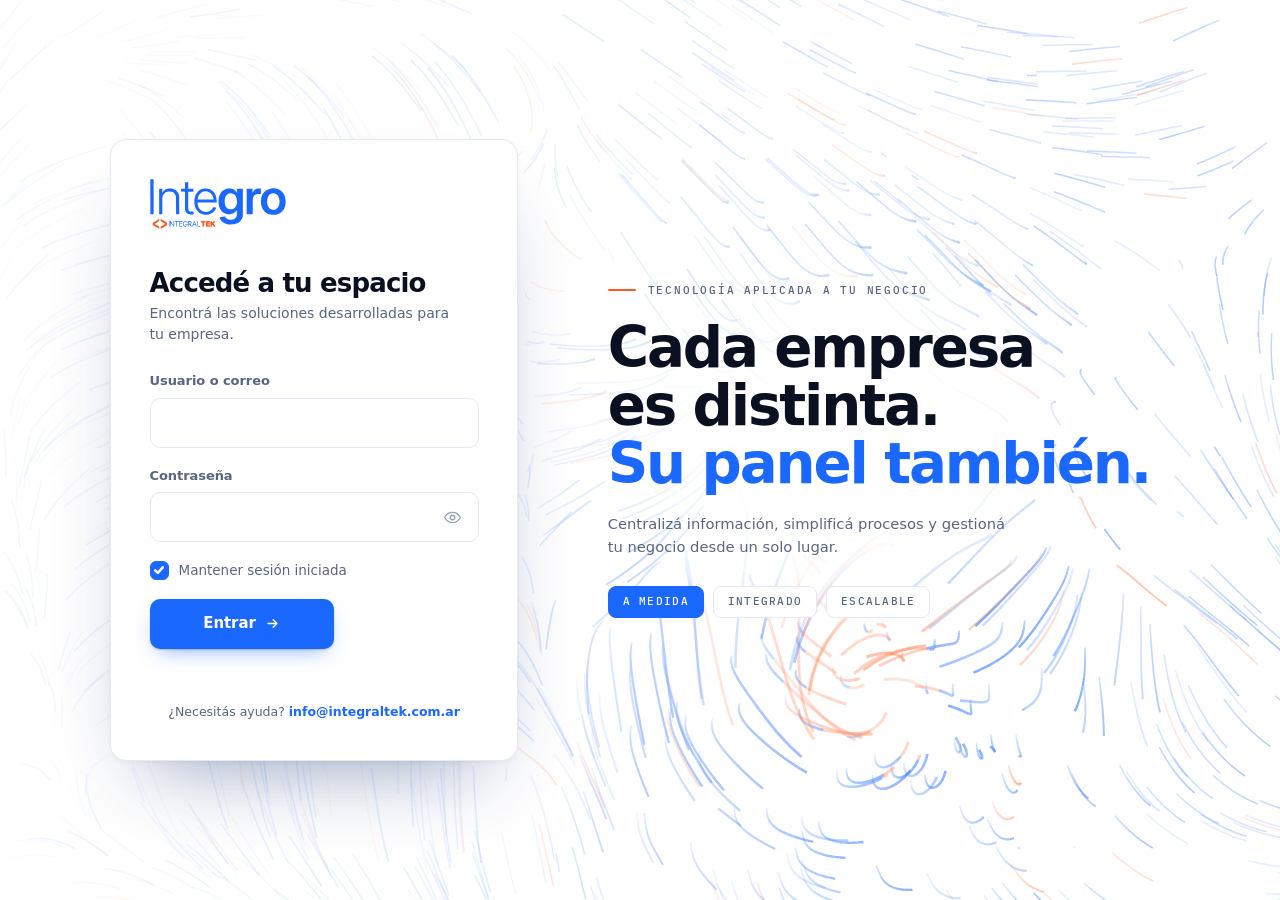
==== commit 5c582a6f: "Panel v3 unificado: facturación de Rodri con Control, Informes y Procedimientos Co-Authored-By: Clau" ====
--- a/index.html
+++ b/index.html
@@ -1 +1 @@
-<!DOCTYPE html><html lang="es"><head><meta charSet="utf-8"/><meta name="viewport" content="width=device-width, initial-scale=1"/><link rel="stylesheet" href="https://fonts.googleapis.com/css2?family=Inter:wght@300;400;500;600;700&amp;family=IBM+Plex+Mono:wght@400;500&amp;display=swap" data-precedence="default"/><link rel="stylesheet" href="/assets/styles-_l7DZhgM.css" data-precedence="default"/><link rel="stylesheet" href="/assets/index-BonA5RdL.css" data-precedence="default"/><title>Inicio — Integraltek</title><meta name="author" content="Integraltek"/><meta name="description" content="Acceso al escritorio de Integraltek."/><meta property="og:title" content="Inicio — Integraltek"/><meta property="og:description" content="Acceso al escritorio de Integraltek."/><meta property="og:type" content="website"/><meta name="twitter:card" content="summary_large_image"/><link rel="modulepreload" href="/assets/index-bX9BCSbA.js"/><link rel="modulepreload" href="/assets/estructura-panel-B18VpFSc.js"/><link rel="modulepreload" href="/assets/_-6ccOESy9.js"/><link rel="modulepreload" href="/assets/preload-helper-vJAjzeWR.js"/><link rel="modulepreload" href="/assets/tabla-operaciones-zCvuSQVw.js"/><link rel="preconnect" href="https://fonts.googleapis.com"/><link rel="preconnect" href="https://fonts.gstatic.com" crossorigin="anonymous"/><link rel="icon" href="/favicon.ico" type="image/x-icon"/></head><body><section aria-label="Notifications alt+T" tabindex="-1" aria-live="polite" aria-relevant="additions text" aria-atomic="false" data-react-aria-top-layer="true"></section><script data-tsr-stream-part="">(self.$R=self.$R||{})["tsr"]=[];self.$_TSR={h(){this.hydrated=!0,this.c()},e(){this.streamEnded=!0,this.c()},c(){this.hydrated&&this.streamEnded&&(delete self.$_TSR,delete self.$R.tsr)},p(e){this.initialized?e():this.buffer.push(e)},buffer:[]};$_TSR.router=($R=>$R[0]={manifest:$R[1]={routes:$R[2]={__root__:$R[3]={preloads:$R[4]=["/assets/index-bX9BCSbA.js","/assets/estructura-panel-B18VpFSc.js","/assets/_-6ccOESy9.js","/assets/preload-helper-vJAjzeWR.js","/assets/tabla-operaciones-zCvuSQVw.js"],scripts:$R[5]=[$R[6]={attrs:$R[7]={type:"module",async:!0,src:"/assets/index-bX9BCSbA.js"}}],css:$R[8]=["/assets/index-BonA5RdL.css"]}}},matches:$R[9]=[$R[10]={i:"__root__ ",u:1792532307966,s:"success",ssr:!0}]})($R["tsr"]);$_TSR.e();{let s=document.currentScript,p;while((p=s.previousElementSibling)&&p.hasAttribute('data-tsr-stream-part'))p.remove();s.remove()}</script><script type="module" async="" src="/assets/index-bX9BCSbA.js"></script><script>document.currentScript.remove();/*$tsr-stream-boundary*/</script></body></html>+<!DOCTYPE html><html lang="es"><head><meta charSet="utf-8"/><meta name="viewport" content="width=device-width, initial-scale=1"/><link rel="stylesheet" href="https://fonts.googleapis.com/css2?family=Inter:wght@300;400;500;600;700&amp;family=IBM+Plex+Mono:wght@400;500&amp;display=swap" data-precedence="default"/><link rel="stylesheet" href="/assets/styles-Dl426CpO.css" data-precedence="default"/><link rel="stylesheet" href="/assets/index-BonA5RdL.css" data-precedence="default"/><link rel="stylesheet" href="/assets/clientes-DkCMvm20.css" data-precedence="default"/><title>Inicio — Integraltek</title><meta name="author" content="Integraltek"/><meta name="description" content="Acceso al escritorio de Integraltek."/><meta property="og:title" content="Inicio — Integraltek"/><meta property="og:description" content="Acceso al escritorio de Integraltek."/><meta property="og:type" content="website"/><meta name="twitter:card" content="summary_large_image"/><link rel="modulepreload" href="/assets/index-C0FWrBQR.js"/><link rel="modulepreload" href="/assets/rolldown-runtime-Dd_uD5pT.js"/><link rel="modulepreload" href="/assets/estructura-panel-DOvE5-8z.js"/><link rel="modulepreload" href="/assets/_-dBvBjWM3.js"/><link rel="modulepreload" href="/assets/lazyRouteComponent-TzWnNT97.js"/><link rel="modulepreload" href="/assets/preload-helper-Czpn1I53.js"/><link rel="modulepreload" href="/assets/tabla-operaciones-BbnHEvrG.js"/><link rel="modulepreload" href="/assets/facturacion-1jDOCpGP.js"/><link rel="preconnect" href="https://fonts.googleapis.com"/><link rel="preconnect" href="https://fonts.gstatic.com" crossorigin="anonymous"/><link rel="icon" href="/favicon.ico" type="image/x-icon"/></head><body><section aria-label="Notifications alt+T" tabindex="-1" aria-live="polite" aria-relevant="additions text" aria-atomic="false" data-react-aria-top-layer="true"></section><script data-tsr-stream-part="">(self.$R=self.$R||{})["tsr"]=[];self.$_TSR={h(){this.hydrated=!0,this.c()},e(){this.streamEnded=!0,this.c()},c(){this.hydrated&&this.streamEnded&&(delete self.$_TSR,delete self.$R.tsr)},p(e){this.initialized?e():this.buffer.push(e)},buffer:[]};$_TSR.router=($R=>$R[0]={manifest:$R[1]={routes:$R[2]={__root__:$R[3]={preloads:$R[4]=["/assets/index-C0FWrBQR.js","/assets/rolldown-runtime-Dd_uD5pT.js","/assets/estructura-panel-DOvE5-8z.js","/assets/_-dBvBjWM3.js","/assets/lazyRouteComponent-TzWnNT97.js","/assets/preload-helper-Czpn1I53.js","/assets/tabla-operaciones-BbnHEvrG.js","/assets/facturacion-1jDOCpGP.js"],scripts:$R[5]=[$R[6]={attrs:$R[7]={type:"module",async:!0,src:"/assets/index-C0FWrBQR.js"}}],css:$R[8]=["/assets/index-BonA5RdL.css","/assets/clientes-DkCMvm20.css"]}}},matches:$R[9]=[$R[10]={i:"__root__ ",u:1792699232429,s:"success",ssr:!0}]})($R["tsr"]);$_TSR.e();{let s=document.currentScript,p;while((p=s.previousElementSibling)&&p.hasAttribute('data-tsr-stream-part'))p.remove();s.remove()}</script><script type="module" async="" src="/assets/index-C0FWrBQR.js"></script><script>document.currentScript.remove();/*$tsr-stream-boundary*/</script></body></html>
--- a/assets/clientes-DkCMvm20.css
+++ b/assets/clientes-DkCMvm20.css
@@ -0,0 +1 @@
+.emitir-campos{border:0;gap:16px;min-width:0;margin:0;padding:0;display:grid}.emitir-campos>*,.emitir-campos .campo,.emitir-campos .campo-fila{min-width:0}.emitir-campos .sepi-par{grid-template-columns:repeat(2,minmax(0,1fr))}.emitir-campos .campo-fila{flex-wrap:wrap}.emitir-campos .campo input,.emitir-campos .campo select{width:100%;min-width:0}.emitir-campos .campo-mensaje{flex-basis:100%}@media (width<=600px){.emitir-campos .sepi-par{grid-template-columns:minmax(0,1fr)}}@media (width<=700px){.emitir-campos .emitir-item select{grid-column:1/3}}.emitir-cotizacion{border-block:1px solid var(--border);min-width:0;padding-block:12px}.emitir-cotizacion .sepi-par{align-items:end}.emitir-cotizacion p{overflow-wrap:anywhere;margin:8px 0 0;font-size:12px;line-height:1.5}.clientes-lateral{width:min(520px,100vw - 32px)}.cliente-campos{border:0;gap:16px;min-width:0;padding:0;display:grid}.cliente-campos p{margin:0;font-size:12px;line-height:1.5}.cliente-activo{align-items:center;gap:8px;font-size:14px;display:flex}.cliente-acceso{flex-wrap:wrap;align-items:baseline;gap:6px 12px;font-size:13px;display:flex}.cliente-acceso a{color:var(--primary);text-underline-offset:3px;text-decoration:underline}.cliente-acceso small,.cliente-correo{color:var(--muted-foreground);overflow-wrap:anywhere;font-size:12px}.clientes-listado .tabla-scroll{overflow-x:auto}.clientes-listado td{overflow-wrap:anywhere;max-width:290px}.clientes-listado table{min-width:840px}.clientes-listado th,.clientes-listado td{text-align:left;min-width:0;display:table-cell}.clientes-listado th:first-child,.clientes-listado td:first-child{text-align:center;width:54px}.clientes-listado th:last-child,.clientes-listado td:last-child{text-align:center;width:48px}.clientes-listado tbody tr{cursor:pointer}.clientes-listado tbody tr:hover{background:var(--muted)}.importar-items{border-bottom:1px solid var(--border);min-width:0;max-width:100%;margin-bottom:12px;padding:0 0 14px}.importar-items>small{color:var(--muted-foreground);margin-top:8px;font-size:12px;display:block}.importar-controles{flex-wrap:wrap;align-items:end;gap:8px;display:flex}.importar-controles label{gap:6px;font-size:12px;display:grid}.importar-vista h3{overflow-wrap:anywhere;margin:14px 0 8px;font-size:14px}.importar-vista .tabla-scroll{min-width:0;max-width:100%;max-height:260px;margin-bottom:12px}.importar-vista{min-width:0;max-width:100%}.emitir-form,.emitir-form .formulario,.emitir-items{min-width:0}.importar-tabla{min-width:590px}.importar-tabla th,.importar-tabla td{text-align:left;min-width:0;display:table-cell}.importar-tabla td:first-child{width:42px}.importar-tabla td:last-child{white-space:normal;max-width:240px}.clientes-listado tr:focus-visible{outline:2px solid var(--primary);outline-offset:-2px}.ficha-cliente .campo-fila>input,.ficha-cliente .campo-fila>select{min-width:0}.emitir-grupo{gap:14px;display:grid}.emitir-grupo+.emitir-grupo{border-top:1px solid var(--border);margin-top:4px;padding-top:18px}.emitir-grupo-tit{font:600 12px var(--font-sans);text-transform:uppercase;letter-spacing:.6px;color:var(--muted-foreground);margin:0}.emitir-iva-global{align-items:center;gap:8px;margin-left:auto;font-weight:400;display:inline-flex}.emitir-iva-global label{color:var(--muted-foreground);white-space:nowrap;align-items:center;gap:6px;font-size:12px;display:inline-flex}.emitir-iva-global select{border:1px solid var(--border);background:var(--card);width:auto;min-width:76px;height:32px;color:var(--foreground);font:inherit;border-radius:8px;padding:0 8px;font-size:13px}.emitir-items-nota{color:var(--muted-foreground);margin:0;font-size:12px}.cotiz-input{align-items:center;gap:8px;display:flex}.cotiz-input input{flex:1;min-width:0}.girando{animation:.8s linear infinite girar}@keyframes girar{to{transform:rotate(360deg)}}.emitir-enviar{align-items:center;gap:8px;font-size:14px;display:inline-flex}@media (width<=600px){.ficha-cliente .sepi-par{grid-template-columns:minmax(0,1fr)}}
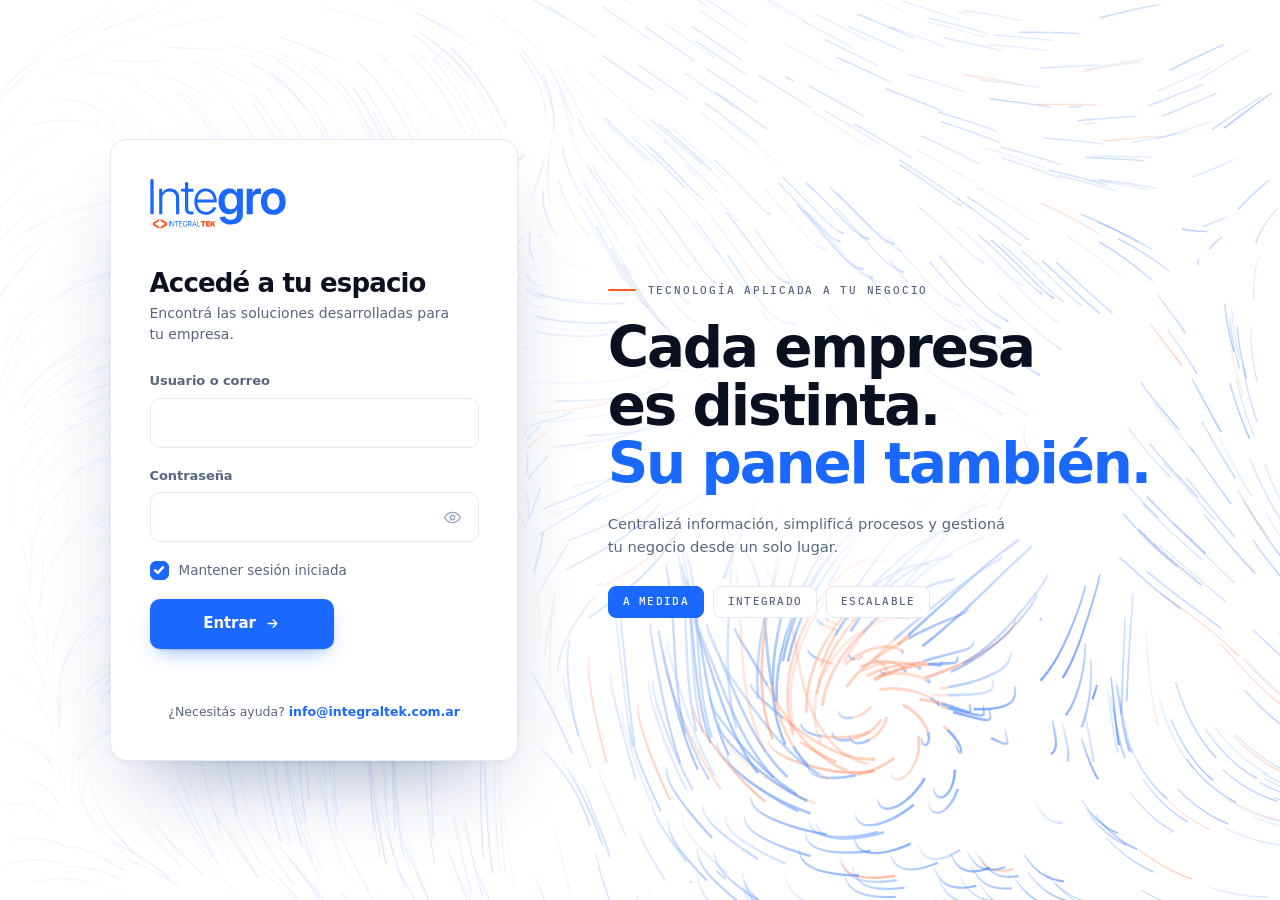
==== commit ac4bf37b: "Panel v3: lo que pidió Agustín el 24/10 Co-Authored-By: Claude Opus 5.5 <noreply@anthropic.com>" ====
--- a/index.html
+++ b/index.html
@@ -1 +1 @@
-<!DOCTYPE html><html lang="es"><head><meta charSet="utf-8"/><meta name="viewport" content="width=device-width, initial-scale=1"/><link rel="stylesheet" href="https://fonts.googleapis.com/css2?family=Inter:wght@300;400;500;600;700&amp;family=IBM+Plex+Mono:wght@400;500&amp;display=swap" data-precedence="default"/><link rel="stylesheet" href="/assets/styles-Dl426CpO.css" data-precedence="default"/><link rel="stylesheet" href="/assets/index-BonA5RdL.css" data-precedence="default"/><link rel="stylesheet" href="/assets/clientes-DkCMvm20.css" data-precedence="default"/><title>Inicio — Integraltek</title><meta name="author" content="Integraltek"/><meta name="description" content="Acceso al escritorio de Integraltek."/><meta property="og:title" content="Inicio — Integraltek"/><meta property="og:description" content="Acceso al escritorio de Integraltek."/><meta property="og:type" content="website"/><meta name="twitter:card" content="summary_large_image"/><link rel="modulepreload" href="/assets/index-C0FWrBQR.js"/><link rel="modulepreload" href="/assets/rolldown-runtime-Dd_uD5pT.js"/><link rel="modulepreload" href="/assets/estructura-panel-DOvE5-8z.js"/><link rel="modulepreload" href="/assets/_-dBvBjWM3.js"/><link rel="modulepreload" href="/assets/lazyRouteComponent-TzWnNT97.js"/><link rel="modulepreload" href="/assets/preload-helper-Czpn1I53.js"/><link rel="modulepreload" href="/assets/tabla-operaciones-BbnHEvrG.js"/><link rel="modulepreload" href="/assets/facturacion-1jDOCpGP.js"/><link rel="preconnect" href="https://fonts.googleapis.com"/><link rel="preconnect" href="https://fonts.gstatic.com" crossorigin="anonymous"/><link rel="icon" href="/favicon.ico" type="image/x-icon"/></head><body><section aria-label="Notifications alt+T" tabindex="-1" aria-live="polite" aria-relevant="additions text" aria-atomic="false" data-react-aria-top-layer="true"></section><script data-tsr-stream-part="">(self.$R=self.$R||{})["tsr"]=[];self.$_TSR={h(){this.hydrated=!0,this.c()},e(){this.streamEnded=!0,this.c()},c(){this.hydrated&&this.streamEnded&&(delete self.$_TSR,delete self.$R.tsr)},p(e){this.initialized?e():this.buffer.push(e)},buffer:[]};$_TSR.router=($R=>$R[0]={manifest:$R[1]={routes:$R[2]={__root__:$R[3]={preloads:$R[4]=["/assets/index-C0FWrBQR.js","/assets/rolldown-runtime-Dd_uD5pT.js","/assets/estructura-panel-DOvE5-8z.js","/assets/_-dBvBjWM3.js","/assets/lazyRouteComponent-TzWnNT97.js","/assets/preload-helper-Czpn1I53.js","/assets/tabla-operaciones-BbnHEvrG.js","/assets/facturacion-1jDOCpGP.js"],scripts:$R[5]=[$R[6]={attrs:$R[7]={type:"module",async:!0,src:"/assets/index-C0FWrBQR.js"}}],css:$R[8]=["/assets/index-BonA5RdL.css","/assets/clientes-DkCMvm20.css"]}}},matches:$R[9]=[$R[10]={i:"__root__ ",u:1792699232429,s:"success",ssr:!0}]})($R["tsr"]);$_TSR.e();{let s=document.currentScript,p;while((p=s.previousElementSibling)&&p.hasAttribute('data-tsr-stream-part'))p.remove();s.remove()}</script><script type="module" async="" src="/assets/index-C0FWrBQR.js"></script><script>document.currentScript.remove();/*$tsr-stream-boundary*/</script></body></html>+<!DOCTYPE html><html lang="es"><head><meta charSet="utf-8"/><meta name="viewport" content="width=device-width, initial-scale=1"/><link rel="stylesheet" href="https://fonts.googleapis.com/css2?family=Inter:wght@300;400;500;600;700&amp;family=IBM+Plex+Mono:wght@400;500&amp;display=swap" data-precedence="default"/><link rel="stylesheet" href="/assets/styles-BprGgf3a.css" data-precedence="default"/><link rel="stylesheet" href="/assets/index-BonA5RdL.css" data-precedence="default"/><link rel="stylesheet" href="/assets/clientes-DkCMvm20.css" data-precedence="default"/><title>Inicio — Integraltek</title><meta name="author" content="Integraltek"/><meta name="description" content="Acceso al escritorio de Integraltek."/><meta property="og:title" content="Inicio — Integraltek"/><meta property="og:description" content="Acceso al escritorio de Integraltek."/><meta property="og:type" content="website"/><meta name="twitter:card" content="summary_large_image"/><link rel="modulepreload" href="/assets/index-rPXUFNqn.js"/><link rel="modulepreload" href="/assets/rolldown-runtime-Dd_uD5pT.js"/><link rel="modulepreload" href="/assets/estructura-panel-e_Phth3M.js"/><link rel="modulepreload" href="/assets/_-EiSNpu5G.js"/><link rel="modulepreload" href="/assets/lazyRouteComponent-B44FQ2_Q.js"/><link rel="modulepreload" href="/assets/preload-helper-Czpn1I53.js"/><link rel="modulepreload" href="/assets/tabla-operaciones-DgPf_S9z.js"/><link rel="modulepreload" href="/assets/facturacion-1jDOCpGP.js"/><link rel="preconnect" href="https://fonts.googleapis.com"/><link rel="preconnect" href="https://fonts.gstatic.com" crossorigin="anonymous"/><link rel="icon" href="/favicon.ico" type="image/x-icon"/></head><body><section aria-label="Notifications alt+T" tabindex="-1" aria-live="polite" aria-relevant="additions text" aria-atomic="false" data-react-aria-top-layer="true"></section><script data-tsr-stream-part="">(self.$R=self.$R||{})["tsr"]=[];self.$_TSR={h(){this.hydrated=!0,this.c()},e(){this.streamEnded=!0,this.c()},c(){this.hydrated&&this.streamEnded&&(delete self.$_TSR,delete self.$R.tsr)},p(e){this.initialized?e():this.buffer.push(e)},buffer:[]};$_TSR.router=($R=>$R[0]={manifest:$R[1]={routes:$R[2]={__root__:$R[3]={preloads:$R[4]=["/assets/index-rPXUFNqn.js","/assets/rolldown-runtime-Dd_uD5pT.js","/assets/estructura-panel-e_Phth3M.js","/assets/_-EiSNpu5G.js","/assets/lazyRouteComponent-B44FQ2_Q.js","/assets/preload-helper-Czpn1I53.js","/assets/tabla-operaciones-DgPf_S9z.js","/assets/facturacion-1jDOCpGP.js"],scripts:$R[5]=[$R[6]={attrs:$R[7]={type:"module",async:!0,src:"/assets/index-rPXUFNqn.js"}}],css:$R[8]=["/assets/index-BonA5RdL.css","/assets/clientes-DkCMvm20.css"]}}},matches:$R[9]=[$R[10]={i:"__root__ ",u:1792863155186,s:"success",ssr:!0}]})($R["tsr"]);$_TSR.e();{let s=document.currentScript,p;while((p=s.previousElementSibling)&&p.hasAttribute('data-tsr-stream-part'))p.remove();s.remove()}</script><script type="module" async="" src="/assets/index-rPXUFNqn.js"></script><script>document.currentScript.remove();/*$tsr-stream-boundary*/</script></body></html>
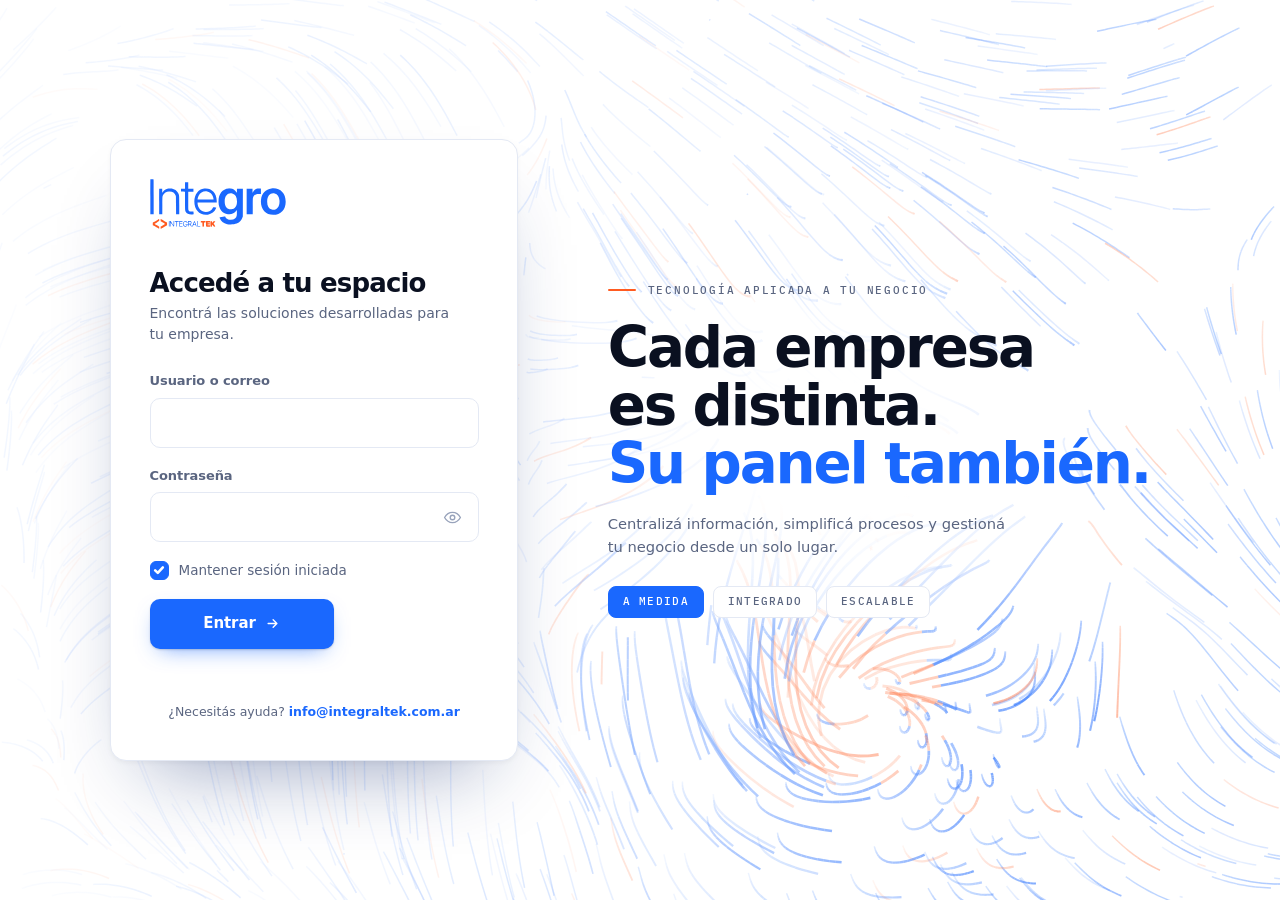
==== commit d767e025: "Panel v3: Administración como en Comunicaciones Fueguinas Co-Authored-By: Claude Opus 5.5 <noreply@a" ====
--- a/index.html
+++ b/index.html
@@ -1 +1 @@
-<!DOCTYPE html><html lang="es"><head><meta charSet="utf-8"/><meta name="viewport" content="width=device-width, initial-scale=1"/><link rel="stylesheet" href="https://fonts.googleapis.com/css2?family=Inter:wght@300;400;500;600;700&amp;family=IBM+Plex+Mono:wght@400;500&amp;display=swap" data-precedence="default"/><link rel="stylesheet" href="/assets/styles-BprGgf3a.css" data-precedence="default"/><link rel="stylesheet" href="/assets/index-BonA5RdL.css" data-precedence="default"/><link rel="stylesheet" href="/assets/clientes-DkCMvm20.css" data-precedence="default"/><title>Inicio — Integraltek</title><meta name="author" content="Integraltek"/><meta name="description" content="Acceso al escritorio de Integraltek."/><meta property="og:title" content="Inicio — Integraltek"/><meta property="og:description" content="Acceso al escritorio de Integraltek."/><meta property="og:type" content="website"/><meta name="twitter:card" content="summary_large_image"/><link rel="modulepreload" href="/assets/index-rPXUFNqn.js"/><link rel="modulepreload" href="/assets/rolldown-runtime-Dd_uD5pT.js"/><link rel="modulepreload" href="/assets/estructura-panel-e_Phth3M.js"/><link rel="modulepreload" href="/assets/_-EiSNpu5G.js"/><link rel="modulepreload" href="/assets/lazyRouteComponent-B44FQ2_Q.js"/><link rel="modulepreload" href="/assets/preload-helper-Czpn1I53.js"/><link rel="modulepreload" href="/assets/tabla-operaciones-DgPf_S9z.js"/><link rel="modulepreload" href="/assets/facturacion-1jDOCpGP.js"/><link rel="preconnect" href="https://fonts.googleapis.com"/><link rel="preconnect" href="https://fonts.gstatic.com" crossorigin="anonymous"/><link rel="icon" href="/favicon.ico" type="image/x-icon"/></head><body><section aria-label="Notifications alt+T" tabindex="-1" aria-live="polite" aria-relevant="additions text" aria-atomic="false" data-react-aria-top-layer="true"></section><script data-tsr-stream-part="">(self.$R=self.$R||{})["tsr"]=[];self.$_TSR={h(){this.hydrated=!0,this.c()},e(){this.streamEnded=!0,this.c()},c(){this.hydrated&&this.streamEnded&&(delete self.$_TSR,delete self.$R.tsr)},p(e){this.initialized?e():this.buffer.push(e)},buffer:[]};$_TSR.router=($R=>$R[0]={manifest:$R[1]={routes:$R[2]={__root__:$R[3]={preloads:$R[4]=["/assets/index-rPXUFNqn.js","/assets/rolldown-runtime-Dd_uD5pT.js","/assets/estructura-panel-e_Phth3M.js","/assets/_-EiSNpu5G.js","/assets/lazyRouteComponent-B44FQ2_Q.js","/assets/preload-helper-Czpn1I53.js","/assets/tabla-operaciones-DgPf_S9z.js","/assets/facturacion-1jDOCpGP.js"],scripts:$R[5]=[$R[6]={attrs:$R[7]={type:"module",async:!0,src:"/assets/index-rPXUFNqn.js"}}],css:$R[8]=["/assets/index-BonA5RdL.css","/assets/clientes-DkCMvm20.css"]}}},matches:$R[9]=[$R[10]={i:"__root__ ",u:1792863155186,s:"success",ssr:!0}]})($R["tsr"]);$_TSR.e();{let s=document.currentScript,p;while((p=s.previousElementSibling)&&p.hasAttribute('data-tsr-stream-part'))p.remove();s.remove()}</script><script type="module" async="" src="/assets/index-rPXUFNqn.js"></script><script>document.currentScript.remove();/*$tsr-stream-boundary*/</script></body></html>+<!DOCTYPE html><html lang="es"><head><meta charSet="utf-8"/><meta name="viewport" content="width=device-width, initial-scale=1"/><link rel="stylesheet" href="https://fonts.googleapis.com/css2?family=Inter:wght@300;400;500;600;700&amp;family=IBM+Plex+Mono:wght@400;500&amp;display=swap" data-precedence="default"/><link rel="stylesheet" href="/assets/styles-DW33GcVM.css" data-precedence="default"/><link rel="stylesheet" href="/assets/index-BonA5RdL.css" data-precedence="default"/><link rel="stylesheet" href="/assets/clientes-DkCMvm20.css" data-precedence="default"/><title>Inicio — Integraltek</title><meta name="author" content="Integraltek"/><meta name="description" content="Acceso al escritorio de Integraltek."/><meta property="og:title" content="Inicio — Integraltek"/><meta property="og:description" content="Acceso al escritorio de Integraltek."/><meta property="og:type" content="website"/><meta name="twitter:card" content="summary_large_image"/><link rel="modulepreload" href="/assets/index-DuLY_knW.js"/><link rel="modulepreload" href="/assets/rolldown-runtime-Dd_uD5pT.js"/><link rel="modulepreload" href="/assets/estructura-panel-CsGz5iCw.js"/><link rel="modulepreload" href="/assets/_-BcMJPjgj.js"/><link rel="modulepreload" href="/assets/lazyRouteComponent-DBxi-8gs.js"/><link rel="modulepreload" href="/assets/preload-helper-Czpn1I53.js"/><link rel="modulepreload" href="/assets/tabla-operaciones-DQSLwPVe.js"/><link rel="modulepreload" href="/assets/facturacion-1jDOCpGP.js"/><link rel="preconnect" href="https://fonts.googleapis.com"/><link rel="preconnect" href="https://fonts.gstatic.com" crossorigin="anonymous"/><link rel="icon" href="/favicon.ico" type="image/x-icon"/></head><body><section aria-label="Notifications alt+T" tabindex="-1" aria-live="polite" aria-relevant="additions text" aria-atomic="false" data-react-aria-top-layer="true"></section><script data-tsr-stream-part="">(self.$R=self.$R||{})["tsr"]=[];self.$_TSR={h(){this.hydrated=!0,this.c()},e(){this.streamEnded=!0,this.c()},c(){this.hydrated&&this.streamEnded&&(delete self.$_TSR,delete self.$R.tsr)},p(e){this.initialized?e():this.buffer.push(e)},buffer:[]};$_TSR.router=($R=>$R[0]={manifest:$R[1]={routes:$R[2]={__root__:$R[3]={preloads:$R[4]=["/assets/index-DuLY_knW.js","/assets/rolldown-runtime-Dd_uD5pT.js","/assets/estructura-panel-CsGz5iCw.js","/assets/_-BcMJPjgj.js","/assets/lazyRouteComponent-DBxi-8gs.js","/assets/preload-helper-Czpn1I53.js","/assets/tabla-operaciones-DQSLwPVe.js","/assets/facturacion-1jDOCpGP.js"],scripts:$R[5]=[$R[6]={attrs:$R[7]={type:"module",async:!0,src:"/assets/index-DuLY_knW.js"}}],css:$R[8]=["/assets/index-BonA5RdL.css","/assets/clientes-DkCMvm20.css"]}}},matches:$R[9]=[$R[10]={i:"__root__ ",u:1792864626362,s:"success",ssr:!0}]})($R["tsr"]);$_TSR.e();{let s=document.currentScript,p;while((p=s.previousElementSibling)&&p.hasAttribute('data-tsr-stream-part'))p.remove();s.remove()}</script><script type="module" async="" src="/assets/index-DuLY_knW.js"></script><script>document.currentScript.remove();/*$tsr-stream-boundary*/</script></body></html>
